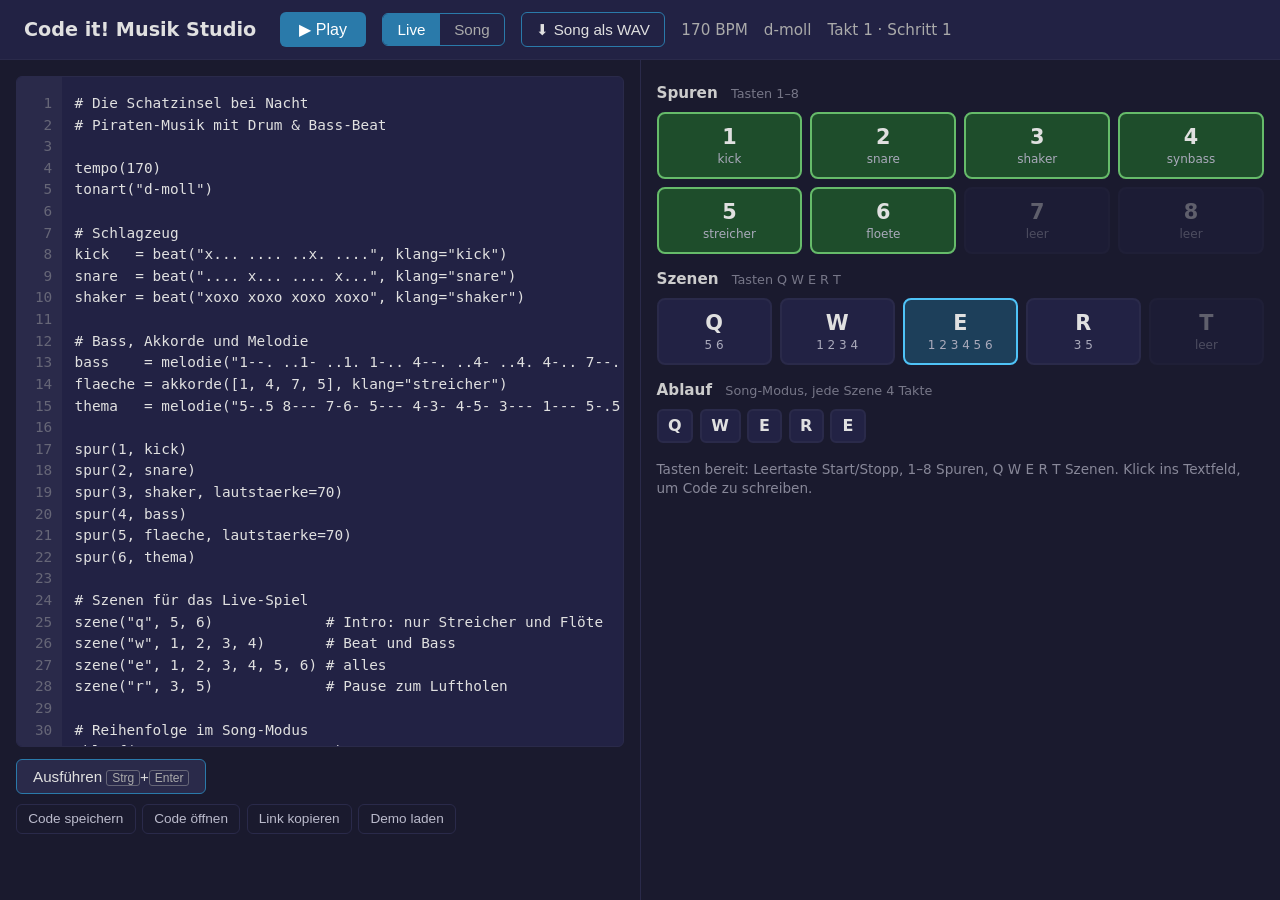
==== index.html @ d48806bc "Version 8d8df3a" ====
<!DOCTYPE html>
<html lang="de">
<head>
  <meta charset="UTF-8">
  <meta name="viewport" content="width=device-width, initial-scale=1.0">
  <title>Code it! Musik Studio</title>
  <link rel="stylesheet" href="css/style.css?v=8d8df3a">
</head>
<body>
  <header>
    <h1>Code it! Musik Studio</h1>
    <div class="transport">
      <button id="play-btn">&#9654; Play</button>
      <div class="modus" role="group" aria-label="Modus">
        <button id="modus-live" class="gewaehlt">Live</button>
        <button id="modus-song">Song</button>
      </div>
      <button id="export-btn" title="Berechnet deinen Ablauf und speichert ihn als Audiodatei">&#11015; Song als WAV</button>
      <span id="tempo-display">120 BPM</span>
      <span id="tonart-display">c-dur</span>
      <span id="position-display">Takt 1 · Schritt 1</span>
    </div>
  </header>

  <main>
    <section class="editor-panel">
      <div class="editor">
        <div id="zeilennummern" aria-hidden="true"></div>
        <textarea id="code-editor" spellcheck="false" wrap="off" autocapitalize="off" autocomplete="off"></textarea>
      </div>
      <div class="editor-leiste">
        <button id="ausfuehren-btn" title="Strg + Enter">Ausführen <kbd>Strg</kbd>+<kbd>Enter</kbd></button>
        <div class="datei-knoepfe">
          <button id="speichern-btn" title="Speichert deinen Code als Textdatei im Download-Ordner">Code speichern</button>
          <button id="oeffnen-btn" title="Öffnet eine Textdatei, die du vorher gespeichert hast">Code öffnen</button>
          <button id="link-btn" title="Kopiert einen Link, der genau diesen Code öffnet">Link kopieren</button>
          <button id="demo-btn" title="Holt den Demo-Track zurück">Demo laden</button>
          <input type="file" id="datei-auswahl" accept=".txt,.py,text/plain" hidden>
        </div>
      </div>
      <div id="meldung" role="status"></div>
    </section>
    <section class="grid-panel">
      <h2>Spuren <span class="tasten-hinweis">Tasten 1–8</span></h2>
      <div id="spur-felder" class="felder spuren"></div>
      <h2>Szenen <span class="tasten-hinweis">Tasten Q W E R T</span></h2>
      <div id="szenen-felder" class="felder szenen"></div>
      <h2>Ablauf <span class="tasten-hinweis">Song-Modus, jede Szene 4 Takte</span></h2>
      <div id="ablauf-anzeige" class="ablauf"></div>
      <p id="tasten-status"></p>
    </section>
  </main>

  <script type="module" src="js/app.js?v=8d8df3a"></script>
</body>
</html>
---- css/style.css ----
*, *::before, *::after {
  box-sizing: border-box;
  margin: 0;
  padding: 0;
}

:root {
  color-scheme: dark;
  --bg: #1a1a2e;
  --bg-light: #222244;
  --surface: #2a2a4a;
  --text: #e0e0e0;
  --accent: #4fc3f7;
  --accent-dim: #2a7aaa;
  --playing: #66bb6a;
  --fehler: #c62828;
}

body {
  font-family: 'Segoe UI', system-ui, sans-serif;
  background: var(--bg);
  color: var(--text);
  min-height: 100vh;
  display: flex;
  flex-direction: column;
}

header {
  display: flex;
  align-items: center;
  gap: 1.5rem;
  padding: 0.75rem 1.5rem;
  background: var(--bg-light);
  border-bottom: 1px solid var(--surface);
}

header h1 {
  font-size: 1.2rem;
  font-weight: 600;
  white-space: nowrap;
}

.transport {
  display: flex;
  align-items: center;
  gap: 1rem;
}

#play-btn {
  background: var(--accent-dim);
  color: #fff;
  border: none;
  padding: 0.5rem 1.2rem;
  border-radius: 6px;
  font-size: 1rem;
  cursor: pointer;
  transition: background 0.15s;
}

#play-btn:hover {
  background: var(--accent);
}

#play-btn.playing {
  background: var(--playing);
}

#tempo-display,
#tonart-display,
#position-display {
  font-variant-numeric: tabular-nums;
  font-size: 0.95rem;
  color: #aaa;
}

main {
  flex: 1;
  display: grid;
  grid-template-columns: 1fr 1fr;
  gap: 1px;
  background: var(--surface);
}

.editor-panel,
.grid-panel {
  background: var(--bg);
  padding: 1rem;
}

.editor-panel {
  display: flex;
  flex-direction: column;
  gap: 0.75rem;
  min-width: 0;
}

.editor {
  flex: 1;
  display: flex;
  min-height: 300px;
  background: var(--bg-light);
  border: 1px solid var(--surface);
  border-radius: 6px;
  overflow: hidden;
}

.editor:focus-within {
  border-color: var(--accent-dim);
}

#zeilennummern,
#code-editor {
  font-family: 'Fira Code', 'Cascadia Code', 'Consolas', monospace;
  font-size: 0.9rem;
  line-height: 1.5;
  padding: 1rem 0;
}

#zeilennummern {
  min-width: 2.8rem;
  padding-right: 0.6rem;
  text-align: right;
  color: #667;
  background: var(--surface);
  overflow: hidden;
  user-select: none;
}

#zeilennummern .fehler {
  color: #fff;
  background: var(--fehler);
}

#code-editor {
  flex: 1;
  min-width: 0;
  background: transparent;
  color: var(--text);
  border: none;
  padding-left: 0.8rem;
  padding-right: 1rem;
  white-space: pre;
  overflow: auto;
  resize: none;
  outline: none;
}

.editor-leiste {
  display: flex;
  flex-wrap: wrap;
  align-items: center;
  justify-content: space-between;
  gap: 0.6rem;
}

.datei-knoepfe {
  display: flex;
  flex-wrap: wrap;
  gap: 0.4rem;
}

.datei-knoepfe button {
  background: transparent;
  color: #bbc;
  border: 1px solid var(--surface);
  padding: 0.4rem 0.7rem;
  border-radius: 6px;
  font-size: 0.85rem;
  cursor: pointer;
}

.datei-knoepfe button:hover {
  border-color: var(--accent-dim);
  color: var(--text);
}

#ausfuehren-btn {
  background: var(--surface);
  color: var(--text);
  border: 1px solid var(--accent-dim);
  padding: 0.5rem 1rem;
  border-radius: 6px;
  font-size: 0.95rem;
  cursor: pointer;
  white-space: nowrap;
}

#ausfuehren-btn:hover {
  background: var(--accent-dim);
}

kbd {
  font-family: inherit;
  font-size: 0.75rem;
  padding: 0 0.3rem;
  border: 1px solid #667;
  border-radius: 3px;
  color: #aaa;
}

#meldung {
  font-size: 0.95rem;
  line-height: 1.4;
  padding: 0.5rem 0.8rem;
  border-radius: 6px;
  min-height: 2.4rem;
}

#meldung:empty {
  visibility: hidden;
}

#meldung.ok      { background: #1e3a24; color: #a5d6a7; }
#meldung.wartet  { background: #3a3520; color: #ffe082; }
#meldung.hinweis { background: #20324a; color: #90caf9; }
#meldung.fehler  { background: #4a1f24; color: #ffcdd2; }

/* ─── Spur- und Szenenfelder ─── */

.grid-panel h2 {
  font-size: 0.95rem;
  font-weight: 600;
  margin: 0.5rem 0 0.6rem;
  color: #ccc;
}

.tasten-hinweis {
  font-weight: normal;
  font-size: 0.8rem;
  color: #778;
  margin-left: 0.5rem;
}

.felder {
  display: grid;
  gap: 0.5rem;
  margin-bottom: 1rem;
}

.felder.spuren { grid-template-columns: repeat(4, 1fr); }
.felder.szenen { grid-template-columns: repeat(5, 1fr); }

.feld {
  display: flex;
  flex-direction: column;
  align-items: center;
  justify-content: center;
  gap: 0.2rem;
  min-height: 4.2rem;
  padding: 0.4rem;
  border-radius: 8px;
  border: 2px solid var(--surface);
  background: var(--bg-light);
  color: var(--text);
  font: inherit;
  cursor: pointer;
  user-select: none;
  transition: background 0.1s, border-color 0.1s;
}

.feld .gross { font-size: 1.3rem; font-weight: 700; }
.feld .klein { font-size: 0.75rem; color: #aab; }

.feld.leer {
  opacity: 0.35;
  cursor: default;
}

.feld.an {
  background: #1e4d2b;
  border-color: var(--playing);
}

.feld.aus .klein { color: #667; }

.feld.blinkt {
  border-color: #ffd54f;
  animation: blinken 0.5s steps(1) infinite;
}

.feld.szene-aktiv {
  background: #1d3f5a;
  border-color: var(--accent);
}

@keyframes blinken {
  50% { background: #4a4220; }
}

#export-btn {
  background: transparent;
  color: var(--text);
  border: 1px solid var(--accent-dim);
  padding: 0.45rem 0.9rem;
  border-radius: 6px;
  font-size: 0.95rem;
  cursor: pointer;
  white-space: nowrap;
}

#export-btn:hover { background: var(--accent-dim); }
#export-btn:disabled { opacity: 0.5; cursor: wait; }

/* ─── Modus-Umschalter ─── */

.modus {
  display: flex;
  border: 1px solid var(--accent-dim);
  border-radius: 6px;
  overflow: hidden;
}

.modus button {
  background: transparent;
  color: #aaa;
  border: none;
  padding: 0.45rem 0.9rem;
  font-size: 0.95rem;
  cursor: pointer;
}

.modus button.gewaehlt {
  background: var(--accent-dim);
  color: #fff;
}

/* ─── Ablauf ─── */

.ablauf {
  display: flex;
  flex-wrap: wrap;
  gap: 0.4rem;
  margin-bottom: 1rem;
  min-height: 2.2rem;
  align-items: center;
}

.ablauf .teil {
  min-width: 2.2rem;
  padding: 0.35rem 0.6rem;
  text-align: center;
  font-weight: 700;
  border-radius: 6px;
  border: 2px solid var(--surface);
  background: var(--bg-light);
}

.ablauf .teil.gespielt { opacity: 0.45; }

.ablauf .teil.jetzt {
  background: #1d3f5a;
  border-color: var(--accent);
}

.ablauf .leer-text {
  font-size: 0.85rem;
  color: #778;
}

.live-aus .feld:not(.leer) {
  cursor: default;
}

#tasten-status {
  font-size: 0.85rem;
  color: #889;
  line-height: 1.4;
}

#tasten-status.im-textfeld { color: #ffe082; }

/* Großer Bildschirm: Seite passt genau ins Fenster, nur das Textfeld scrollt.
   So bleiben Meldungen unter dem Code immer sichtbar. */
@media (min-width: 701px) {
  body {
    height: 100vh;
    overflow: hidden;
  }
  main {
    min-height: 0;
  }
  .editor-panel,
  .grid-panel {
    min-height: 0;
  }
  .grid-panel {
    overflow-y: auto;
  }
  .editor {
    min-height: 0;
  }
}

@media (max-width: 700px) {
  main {
    grid-template-columns: 1fr;
  }
}
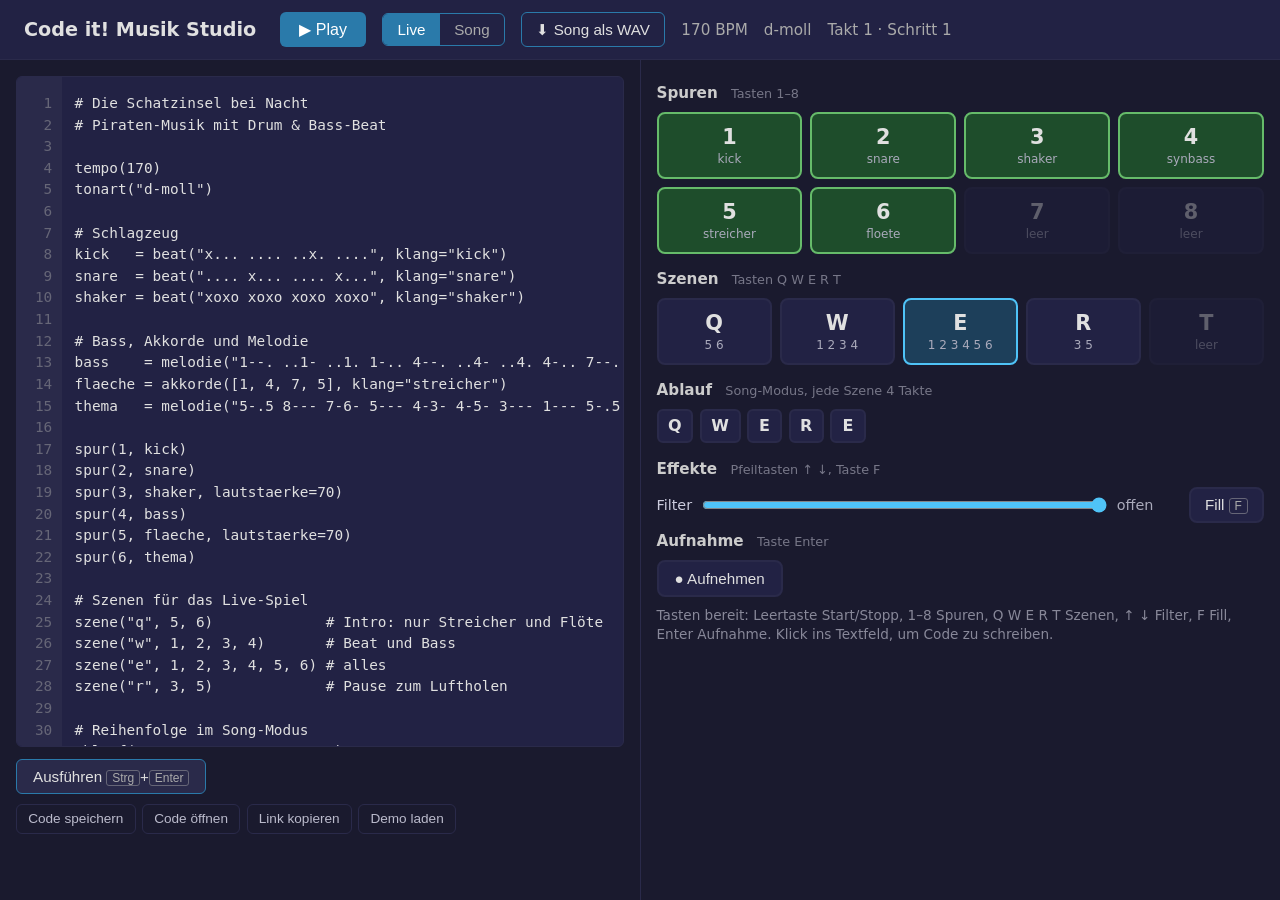
==== commit 93d59203: "Version 880257c" ====
--- a/index.html
+++ b/index.html
@@ -4,21 +4,21 @@
   <meta charset="UTF-8">
   <meta name="viewport" content="width=device-width, initial-scale=1.0">
   <title>Code it! Musik Studio</title>
-  <link rel="stylesheet" href="css/style.css?v=8d8df3a">
+  <link rel="stylesheet" href="css/style.css?v=880257c">
 </head>
 <body>
   <header>
     <h1>Code it! Musik Studio</h1>
     <div class="transport">
       <button id="play-btn">&#9654; Play</button>
-      <div class="modus" role="group" aria-label="Modus">
+      <div class="modus" data-ab="4" role="group" aria-label="Modus">
         <button id="modus-live" class="gewaehlt">Live</button>
         <button id="modus-song">Song</button>
       </div>
-      <button id="export-btn" title="Berechnet deinen Ablauf und speichert ihn als Audiodatei">&#11015; Song als WAV</button>
+      <button id="export-btn" data-ab="12" title="Berechnet deinen Ablauf und speichert ihn als Audiodatei">&#11015; Song als WAV</button>
       <span id="tempo-display">120 BPM</span>
-      <span id="tonart-display">c-dur</span>
-      <span id="position-display">Takt 1 · Schritt 1</span>
+      <span id="tonart-display" data-ab="3">c-dur</span>
+      <span id="position-display" data-ab="2">Takt 1 · Schritt 1</span>
     </div>
   </header>
 
@@ -28,12 +28,13 @@
         <div id="zeilennummern" aria-hidden="true"></div>
         <textarea id="code-editor" spellcheck="false" wrap="off" autocapitalize="off" autocomplete="off"></textarea>
       </div>
+      <div id="beat-raster" class="beat-raster" data-ab="2" hidden></div>
       <div class="editor-leiste">
         <button id="ausfuehren-btn" title="Strg + Enter">Ausführen <kbd>Strg</kbd>+<kbd>Enter</kbd></button>
         <div class="datei-knoepfe">
           <button id="speichern-btn" title="Speichert deinen Code als Textdatei im Download-Ordner">Code speichern</button>
           <button id="oeffnen-btn" title="Öffnet eine Textdatei, die du vorher gespeichert hast">Code öffnen</button>
-          <button id="link-btn" title="Kopiert einen Link, der genau diesen Code öffnet">Link kopieren</button>
+          <button id="link-btn" data-ab="12" title="Kopiert einen Link, der genau diesen Code öffnet">Link kopieren</button>
           <button id="demo-btn" title="Holt den Demo-Track zurück">Demo laden</button>
           <input type="file" id="datei-auswahl" accept=".txt,.py,text/plain" hidden>
         </div>
@@ -45,12 +46,31 @@
       <div id="spur-felder" class="felder spuren"></div>
       <h2>Szenen <span class="tasten-hinweis">Tasten Q W E R T</span></h2>
       <div id="szenen-felder" class="felder szenen"></div>
-      <h2>Ablauf <span class="tasten-hinweis">Song-Modus, jede Szene 4 Takte</span></h2>
-      <div id="ablauf-anzeige" class="ablauf"></div>
+      <h2 data-ab="4">Ablauf <span class="tasten-hinweis">Song-Modus, jede Szene 4 Takte</span></h2>
+      <div id="ablauf-anzeige" class="ablauf" data-ab="4"></div>
+      <h2 data-ab="8">Effekte <span class="tasten-hinweis">Pfeiltasten ↑ ↓<span data-ab="9">, Taste F</span></span></h2>
+      <div class="effekte" data-ab="8">
+        <label class="filter-regler">Filter
+          <input type="range" id="filter-regler" min="0" max="100" value="100" tabindex="-1">
+          <span id="filter-wert">offen</span>
+        </label>
+        <button id="fill-btn" class="effekt-knopf" data-ab="9" tabindex="-1">Fill <kbd>F</kbd></button>
+      </div>
+      <div id="eigene-tasten" class="eigene-tasten" data-ab="8"></div>
+      <h2 data-ab="4">Aufnahme <span class="tasten-hinweis">Taste Enter</span></h2>
+      <div class="aufnahme" data-ab="4">
+        <button id="aufnahme-btn" class="aufnahme-knopf">● Aufnehmen</button>
+        <span id="aufnahme-status"></span>
+      </div>
+      <div id="aufnahme-ergebnis" class="aufnahme-ergebnis" data-ab="4" hidden>
+        <span id="aufnahme-info"></span>
+        <button id="anhoeren-btn">▶ Anhören</button>
+        <button id="aufnahme-wav-btn" data-ab="12">⬇ Als WAV speichern</button>
+      </div>
       <p id="tasten-status"></p>
     </section>
   </main>
 
-  <script type="module" src="js/app.js?v=8d8df3a"></script>
+  <script type="module" src="js/app.js?v=880257c"></script>
 </body>
 </html>
--- a/css/style.css
+++ b/css/style.css
@@ -214,6 +214,15 @@
 #meldung.wartet  { background: #3a3520; color: #ffe082; }
 #meldung.hinweis { background: #20324a; color: #90caf9; }
 #meldung.fehler  { background: #4a1f24; color: #ffcdd2; }
+#meldung.ausgabe {
+  background: #1f2a3a;
+  color: #e0e0e0;
+  font-family: 'Fira Code', 'Cascadia Code', 'Consolas', monospace;
+  font-size: 0.85rem;
+  white-space: pre-wrap;
+  max-height: 8rem;
+  overflow-y: auto;
+}
 
 /* ─── Spur- und Szenenfelder ─── */
 
@@ -360,6 +369,137 @@
 .live-aus .feld:not(.leer) {
   cursor: default;
 }
+
+/* ─── Effekte ─── */
+
+.effekte {
+  display: flex;
+  align-items: center;
+  gap: 1rem;
+  margin-bottom: 0.6rem;
+}
+
+.filter-regler {
+  flex: 1;
+  display: flex;
+  align-items: center;
+  gap: 0.6rem;
+  font-size: 0.9rem;
+  color: #ccd;
+}
+
+.filter-regler input { flex: 1; accent-color: var(--accent); }
+
+#filter-wert {
+  min-width: 3.5rem;
+  font-variant-numeric: tabular-nums;
+  color: #aab;
+}
+
+.effekt-knopf {
+  background: var(--bg-light);
+  color: var(--text);
+  border: 2px solid var(--surface);
+  border-radius: 8px;
+  padding: 0.45rem 0.9rem;
+  font-size: 0.95rem;
+  cursor: pointer;
+}
+
+.effekt-knopf.blinkt { border-color: #ffd54f; animation: blinken 0.5s steps(1) infinite; }
+.effekt-knopf.an { background: #1e4d2b; border-color: var(--playing); }
+
+.eigene-tasten {
+  display: flex;
+  flex-wrap: wrap;
+  gap: 0.4rem;
+  margin-bottom: 1rem;
+}
+
+.eigene-tasten:empty { display: none; }
+
+.eigene-tasten button {
+  background: var(--bg-light);
+  color: var(--text);
+  border: 2px solid #7e57c2;
+  border-radius: 8px;
+  padding: 0.35rem 0.8rem;
+  font-size: 0.9rem;
+  cursor: pointer;
+}
+
+.eigene-tasten button b { text-transform: uppercase; margin-right: 0.3rem; }
+
+/* ─── Aufnahme ─── */
+
+.aufnahme {
+  display: flex;
+  align-items: center;
+  gap: 0.8rem;
+  margin-bottom: 0.6rem;
+}
+
+.aufnahme-knopf {
+  background: var(--bg-light);
+  color: var(--text);
+  border: 2px solid var(--surface);
+  border-radius: 8px;
+  padding: 0.5rem 1rem;
+  font-size: 0.95rem;
+  cursor: pointer;
+  white-space: nowrap;
+}
+
+.aufnahme-knopf:hover { border-color: #e57373; }
+
+.aufnahme-knopf.wartet {
+  border-color: #ffd54f;
+  animation: blinken 0.5s steps(1) infinite;
+}
+
+.aufnahme-knopf.laeuft {
+  background: #b71c1c;
+  border-color: #ef5350;
+  color: #fff;
+}
+
+#aufnahme-status {
+  font-size: 0.9rem;
+  color: #aab;
+  font-variant-numeric: tabular-nums;
+}
+
+.aufnahme-ergebnis {
+  display: flex;
+  flex-wrap: wrap;
+  align-items: center;
+  gap: 0.5rem;
+  padding: 0.6rem 0.8rem;
+  margin-bottom: 1rem;
+  border-radius: 8px;
+  background: var(--bg-light);
+  border: 1px solid var(--surface);
+}
+
+.aufnahme-ergebnis[hidden] { display: none; }
+
+#aufnahme-info {
+  flex: 1 1 100%;
+  font-size: 0.9rem;
+}
+
+.aufnahme-ergebnis button {
+  background: transparent;
+  color: var(--text);
+  border: 1px solid var(--accent-dim);
+  border-radius: 6px;
+  padding: 0.35rem 0.8rem;
+  font-size: 0.9rem;
+  cursor: pointer;
+}
+
+.aufnahme-ergebnis button:hover { background: var(--accent-dim); }
+.aufnahme-ergebnis button:disabled { opacity: 0.5; cursor: wait; }
 
 #tasten-status {
   font-size: 0.85rem;
@@ -396,3 +536,91 @@
     grid-template-columns: 1fr;
   }
 }
+
+/* Beat-Raster unter dem Textfeld (KONZEPT.md 3.8) */
+.beat-raster {
+  background: var(--bg-light);
+  border: 1px solid var(--surface);
+  border-radius: 6px;
+  padding: 0.6rem 0.8rem;
+}
+.beat-raster[hidden] { display: none; }
+.raster-kopf {
+  display: flex;
+  flex-wrap: wrap;
+  gap: 0.2rem 0.4rem;
+  align-items: baseline;
+  font-size: 0.85rem;
+  color: #bbc;
+  margin-bottom: 0.5rem;
+}
+.raster-kopf b { color: var(--text); font-family: 'Fira Code', 'Cascadia Code', 'Consolas', monospace; }
+.raster-hilfe { margin-left: auto; color: #889; font-size: 0.8rem; }
+.raster-reihe {
+  display: flex;
+  align-items: center;
+  gap: 3px;
+  margin-bottom: 4px;
+}
+.raster-takt { width: 3.6rem; flex: none; font-size: 0.75rem; color: #889; }
+.raster-zelle {
+  flex: 1;
+  min-width: 0;
+  height: 1.9rem;
+  padding: 0;
+  border-radius: 4px;
+  border: 1px solid #3a3a60;
+  background: var(--surface);
+  color: #fff;
+  font-family: 'Fira Code', 'Cascadia Code', 'Consolas', monospace;
+  font-size: 0.8rem;
+  cursor: pointer;
+}
+.raster-zelle.gruppe { margin-left: 8px; }
+.raster-zelle:hover { border-color: var(--accent-dim); }
+.raster-zelle[data-zeichen="x"] { background: var(--accent-dim); border-color: var(--accent-dim); }
+.raster-zelle[data-zeichen="X"] { background: var(--accent); border-color: var(--accent); color: #0b2433; font-weight: bold; }
+.raster-zelle[data-zeichen="o"] { background: #2e4a66; border-color: #2e4a66; color: #9cc; }
+.raster-zelle.jetzt { outline: 2px solid var(--playing); outline-offset: 1px; }
+.raster-hinweis { margin: 0; font-size: 0.85rem; color: #ffe082; }
+
+/* Melodie-Raster („Piano-Roll“): Zeilen = Tonstufen, Spalten = Schritte */
+.raster-leiste { display: flex; flex-wrap: wrap; gap: 0.3rem; margin-bottom: 0.5rem; }
+.raster-taktknopf {
+  background: transparent;
+  color: #bbc;
+  border: 1px solid var(--surface);
+  border-radius: 4px;
+  padding: 0.15rem 0.5rem;
+  font-size: 0.8rem;
+  cursor: pointer;
+}
+.raster-taktknopf.gewaehlt { border-color: var(--accent); color: var(--text); }
+.raster-hoehe { margin-left: auto; }
+.piano-roll { user-select: none; touch-action: none; }
+.piano-roll .raster-reihe { gap: 0; margin-bottom: 1px; }
+.raster-stufe { width: 1.8rem; flex: none; font-size: 0.75rem; color: #889; text-align: right; padding-right: 0.4rem; }
+.grundton .raster-stufe { color: var(--accent); font-weight: bold; }
+.roll-zelle {
+  flex: 1;
+  min-width: 0;
+  height: 1.15rem;
+  margin-right: 2px;
+  border-radius: 3px;
+  background: var(--surface);
+  color: #0b2433;
+  font-size: 0.7rem;
+  line-height: 1.15rem;
+  text-align: center;
+  font-weight: bold;
+  cursor: pointer;
+}
+.grundton .roll-zelle { background: #313158; }
+.roll-zelle.gruppe { margin-left: 6px; }
+.roll-zelle:hover { outline: 1px solid var(--accent-dim); }
+.roll-zelle.ton { background: var(--accent); }
+.roll-zelle.halten { background: var(--accent-dim); }
+.roll-zelle.jetzt { box-shadow: inset 0 0 0 2px var(--playing); }
+
+/* Stufen (KONZEPT.md 3.7): Elemente, die erst in einer späteren Lektion vorkommen */
+.stufe-aus { display: none !important; }
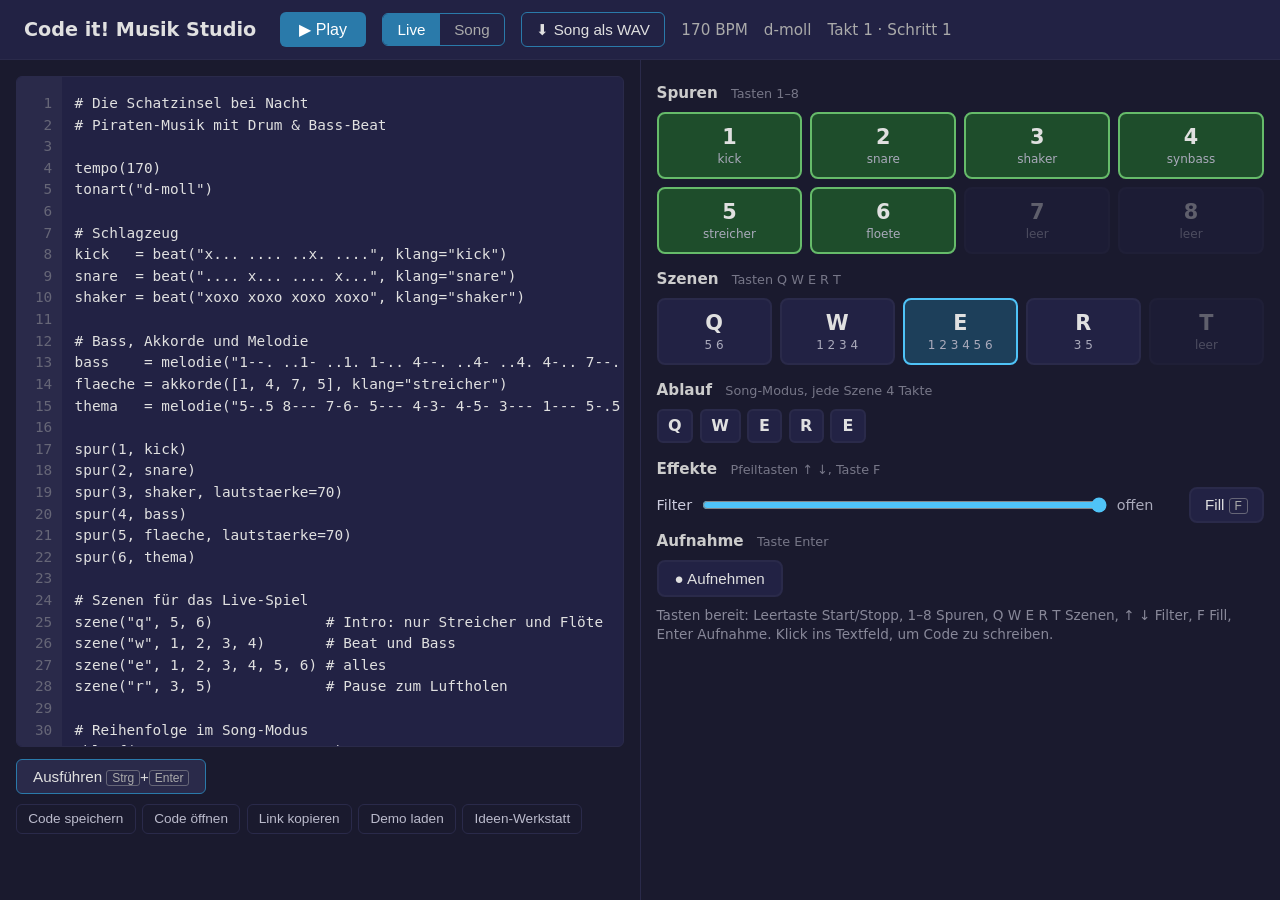
==== commit b6a71310: "Version b387a8e" ====
--- a/index.html
+++ b/index.html
@@ -4,7 +4,7 @@
   <meta charset="UTF-8">
   <meta name="viewport" content="width=device-width, initial-scale=1.0">
   <title>Code it! Musik Studio</title>
-  <link rel="stylesheet" href="css/style.css?v=880257c">
+  <link rel="stylesheet" href="css/style.css?v=b387a8e">
 </head>
 <body>
   <header>
@@ -36,6 +36,7 @@
           <button id="oeffnen-btn" title="Öffnet eine Textdatei, die du vorher gespeichert hast">Code öffnen</button>
           <button id="link-btn" data-ab="12" title="Kopiert einen Link, der genau diesen Code öffnet">Link kopieren</button>
           <button id="demo-btn" title="Holt den Demo-Track zurück">Demo laden</button>
+          <button id="werkstatt-btn" data-ab="11" title="Ideen schnell mit Rastern skizzieren">Ideen-Werkstatt</button>
           <input type="file" id="datei-auswahl" accept=".txt,.py,text/plain" hidden>
         </div>
       </div>
@@ -71,6 +72,6 @@
     </section>
   </main>
 
-  <script type="module" src="js/app.js?v=880257c"></script>
+  <script type="module" src="js/app.js?v=b387a8e"></script>
 </body>
 </html>
--- a/css/style.css
+++ b/css/style.css
@@ -624,3 +624,101 @@
 
 /* Stufen (KONZEPT.md 3.7): Elemente, die erst in einer späteren Lektion vorkommen */
 .stufe-aus { display: none !important; }
+
+/* Ideen-Werkstatt (KONZEPT.md 3.10) */
+body.werkstatt-seite { height: auto; overflow: auto; }
+.werkstatt-seite header { flex-wrap: wrap; }
+.ws-regler { display: flex; align-items: center; gap: 0.4rem; font-size: 0.9rem; color: #bbc; }
+.ws-regler span { min-width: 2rem; font-variant-numeric: tabular-nums; }
+.werkstatt-seite select {
+  background: var(--surface);
+  color: var(--text);
+  border: 1px solid #3a3a60;
+  border-radius: 4px;
+  padding: 0.2rem 0.3rem;
+  font-size: 0.85rem;
+}
+.ws-knoepfe { margin-left: auto; display: flex; gap: 0.5rem; }
+.ws-knoepfe button {
+  background: transparent;
+  color: #bbc;
+  border: 1px solid var(--surface);
+  padding: 0.45rem 0.9rem;
+  border-radius: 6px;
+  font-size: 0.9rem;
+  cursor: pointer;
+}
+.ws-knoepfe button:hover { border-color: var(--accent-dim); color: var(--text); }
+.ws-knoepfe .ws-hauptknopf { background: var(--accent-dim); color: #fff; border-color: var(--accent-dim); }
+.ws-knoepfe .ws-hauptknopf:hover { background: var(--accent); }
+.ws-main {
+  display: grid;
+  grid-template-columns: minmax(0, 3fr) minmax(0, 2fr);
+  align-items: start;
+}
+.ws-raster, .ws-code { padding: 1rem; }
+.ws-raster { border-right: 1px solid var(--surface); }
+.ws-code { position: sticky; top: 0; }
+.ws-code h2, .ws-karte h2 { font-size: 1rem; margin-bottom: 0.6rem; }
+.ws-einleitung { font-size: 0.9rem; color: #bbc; margin-bottom: 1rem; line-height: 1.5; }
+.ws-karte {
+  background: var(--bg-light);
+  border: 1px solid var(--surface);
+  border-radius: 6px;
+  padding: 0.8rem;
+  margin-bottom: 1rem;
+}
+.ws-klangwahl { display: flex; align-items: center; gap: 0.5rem; font-size: 0.85rem; color: #bbc; margin-bottom: 0.5rem; }
+.ws-klangwahl .raster-taktknopf { margin-left: auto; }
+.ws-reihenklang { width: 5.5rem; flex: none; margin-right: 0.4rem; }
+.roll-zelle.takt { margin-left: 14px; }
+.ws-stumm {
+  flex: none;
+  width: 2rem;
+  height: 1.7rem;
+  margin-right: 0.3rem;
+  background: var(--surface);
+  border: 1px solid #3a3a60;
+  border-radius: 4px;
+  font-size: 0.9rem;
+  cursor: pointer;
+}
+.ws-stumm:hover { border-color: var(--accent-dim); }
+.ws-stumm.aus { background: #4a1f24; border-color: #4a1f24; }
+.raster-reihe.stumm .raster-zelle, .ws-karte.stumm .piano-roll, .ws-karte.stumm #ws-akkorde { opacity: 0.4; }
+.akkord-zelle {
+  flex: 1;
+  min-width: 0;
+  height: 1.4rem;
+  margin-right: 6px;
+  padding: 0;
+  border: none;
+  border-radius: 3px;
+  background: var(--surface);
+  color: #0b2433;
+  font-weight: bold;
+  font-size: 0.75rem;
+  cursor: pointer;
+}
+.grundton .akkord-zelle { background: #313158; }
+.akkord-zelle:hover { outline: 1px solid var(--accent-dim); }
+.akkord-zelle.ton { background: var(--accent); }
+.akkord-zelle.halten { background: var(--accent-dim); }
+.akkord-zelle.jetzt { box-shadow: inset 0 0 0 2px var(--playing); }
+#ws-code-text {
+  font-family: 'Fira Code', 'Cascadia Code', 'Consolas', monospace;
+  font-size: 0.85rem;
+  line-height: 1.5;
+  background: var(--bg-light);
+  border: 1px solid var(--surface);
+  border-radius: 6px;
+  padding: 0.8rem 1rem;
+  white-space: pre;
+  overflow-x: auto;
+  margin-bottom: 0.75rem;
+}
+@media (max-width: 900px) {
+  .ws-main { grid-template-columns: minmax(0, 1fr); }
+  .ws-raster { border-right: none; }
+  .ws-code { position: static; }
+}
